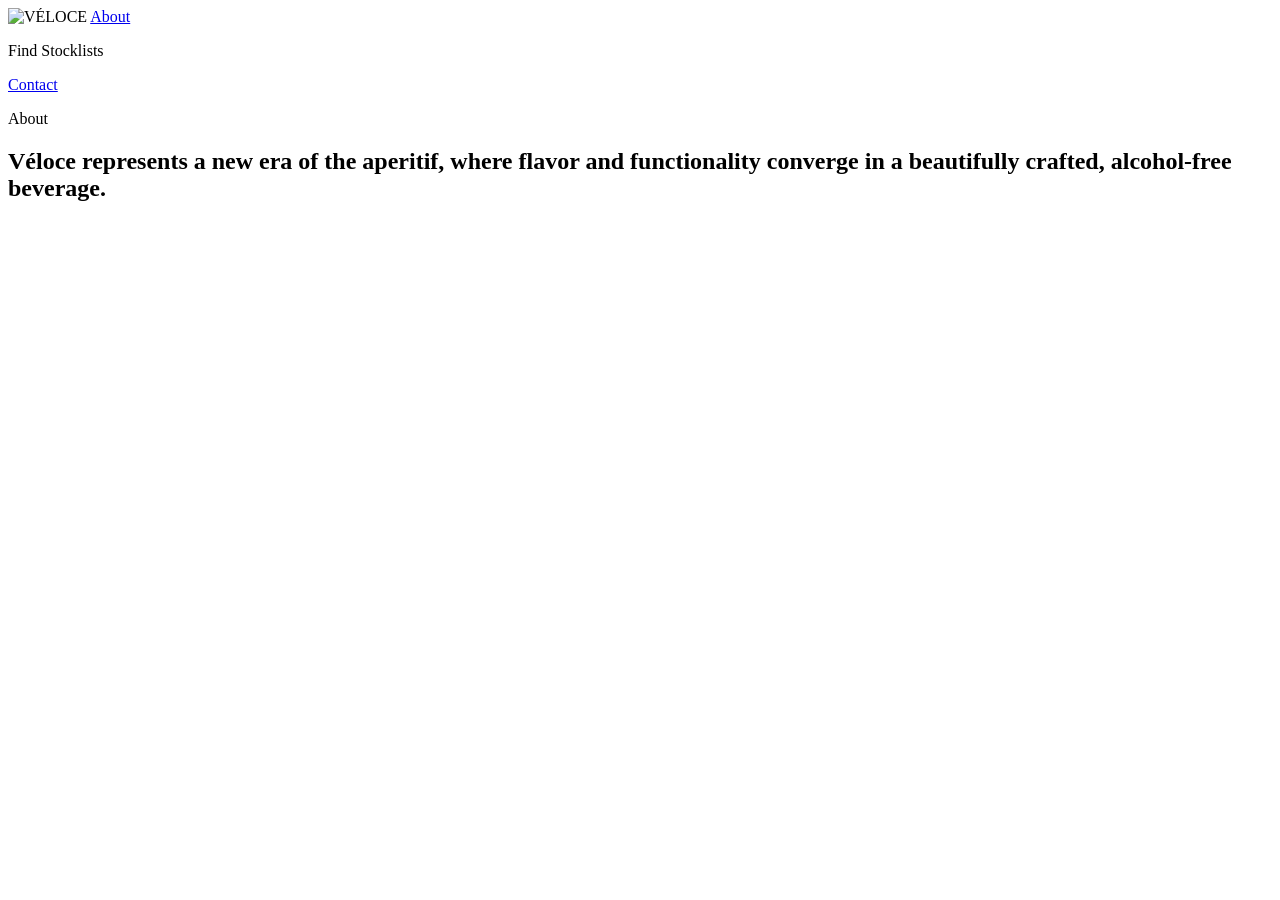
==== About/index.html @ dc56dd92 "Initial commit" ====
<!DOCTYPE html>
<html lang="en">
<head>
    <meta charset="UTF-8">
    <meta name="viewport" content="width=device-width, initial-scale=1.0">
    <title>About</title>
    <link rel='stylesheet' href="./CSS_global/global.css">
    <link rel='stylesheet' href='./About/style.css'>
    <script src='./script.js'></script>
</head>
<body>
    <nav>
        <img src='./Logo/Nav/Véloce-2.svg' alt='VÉLOCE'>
        <a href='./About/index.html'>About</a>
        <p>Find Stocklists</p>
        <a href='./Find_us/index.html'>Contact</a>
    </nav>
    <main>
        <div>
            <p>About</p>
            <h2>Véloce represents a new era of the aperitif, where flavor and functionality converge in a beautifully crafted, alcohol-free beverage.</h2>
        </div>
        <div>
    </main>
</body>
<footer></footer>
</html>
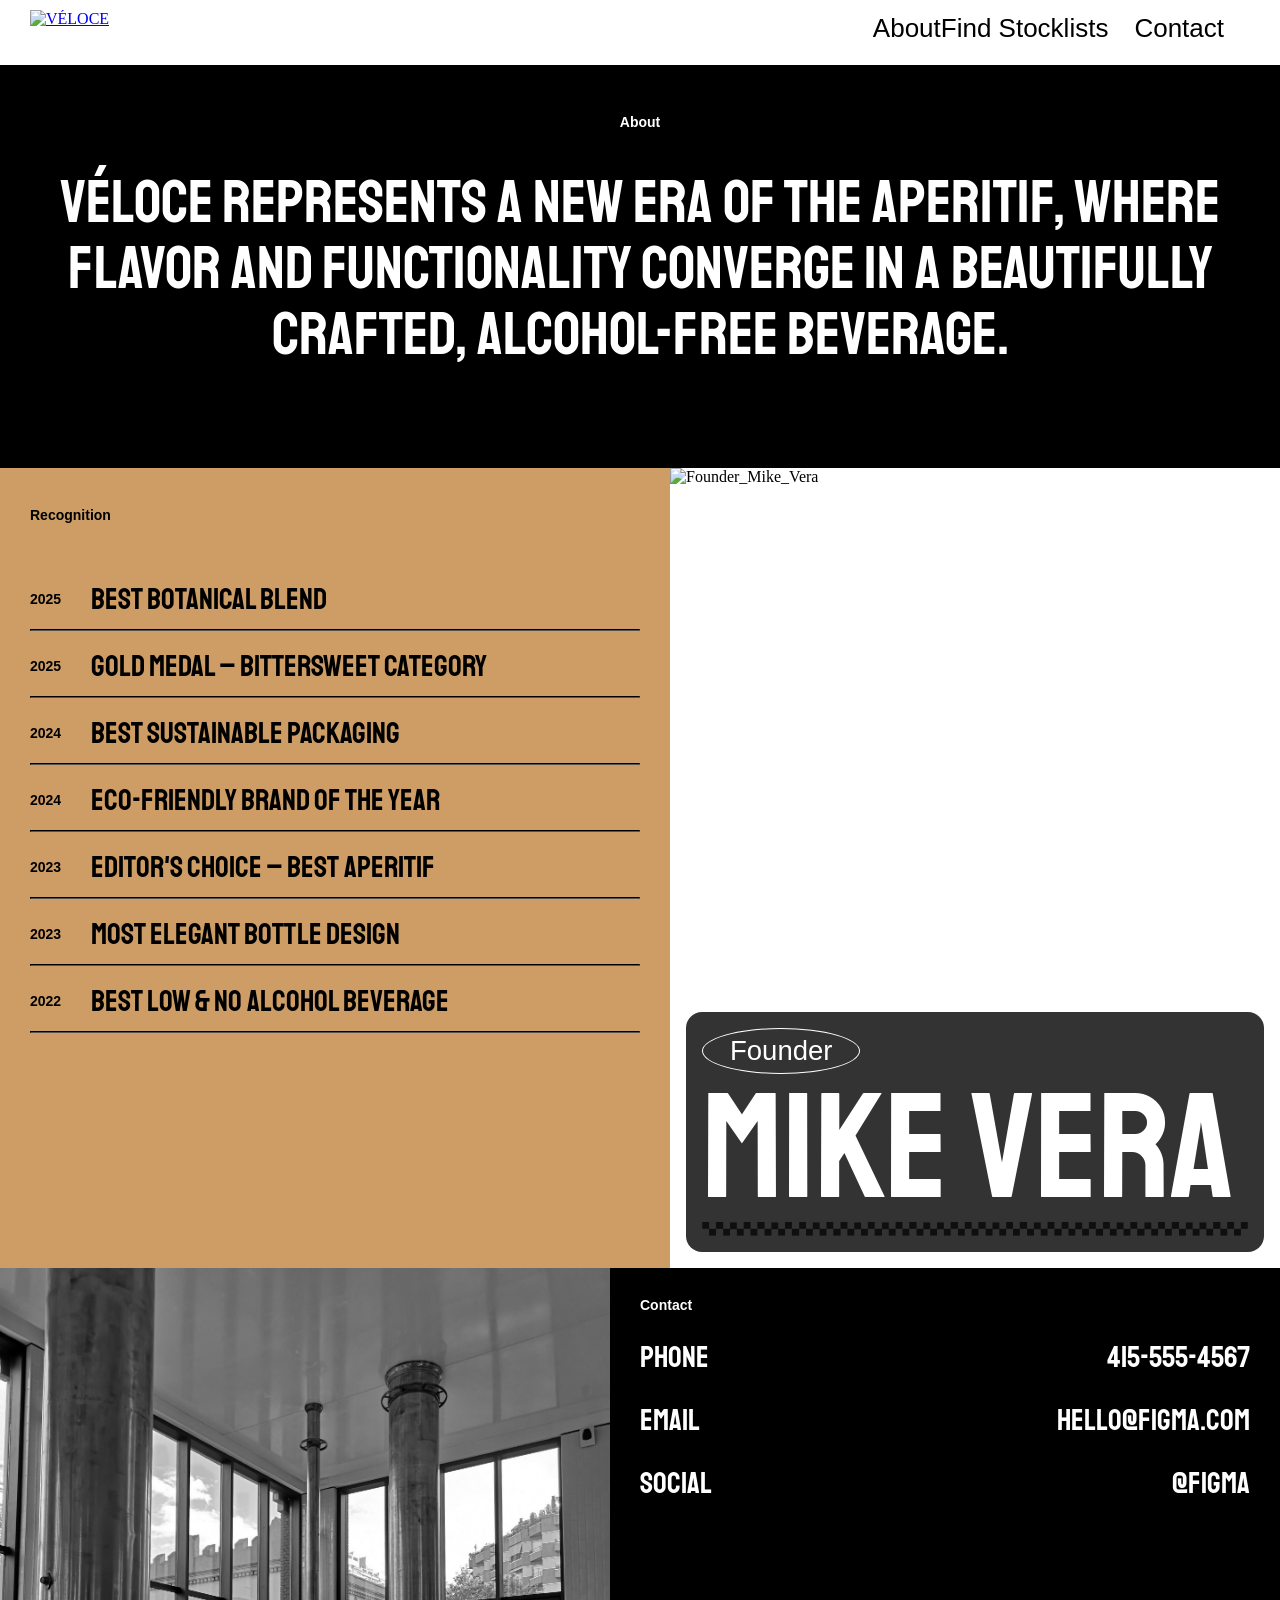
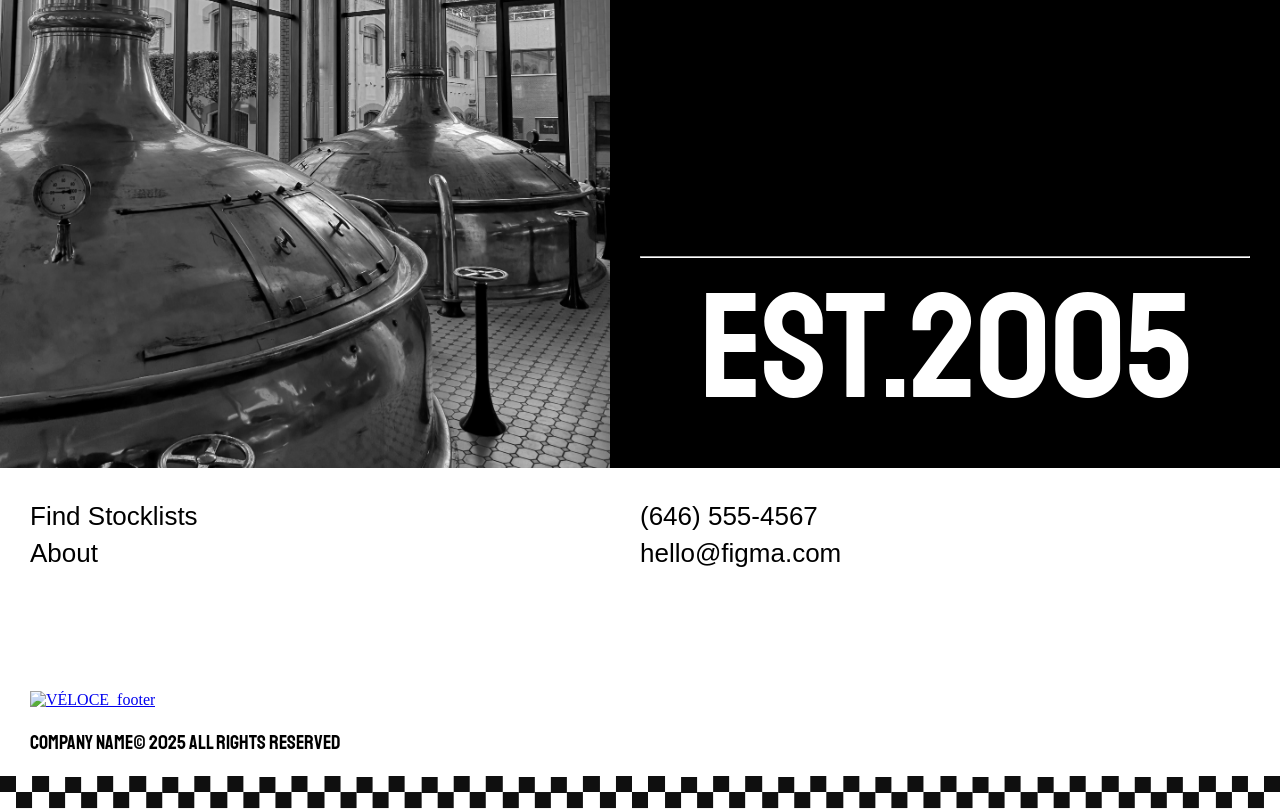
==== commit a6c88d7e: "Update homepage and about" ====
--- a/About/index.html
+++ b/About/index.html
@@ -4,24 +4,118 @@
     <meta charset="UTF-8">
     <meta name="viewport" content="width=device-width, initial-scale=1.0">
     <title>About</title>
-    <link rel='stylesheet' href="./CSS_global/global.css">
-    <link rel='stylesheet' href='./About/style.css'>
+    <link rel='stylesheet' href="../CSS_global/global.css">
+    <link rel='stylesheet' href='./style.css'>
     <script src='./script.js'></script>
+    <link rel="preconnect" href="https://fonts.googleapis.com">
+    <link rel="preconnect" href="https://fonts.gstatic.com" crossorigin>
+    <link href="https://fonts.googleapis.com/css2?family=Staatliches&display=swap" rel="stylesheet">
 </head>
 <body>
-    <nav>
-        <img src='./Logo/Nav/Véloce-2.svg' alt='VÉLOCE'>
-        <a href='./About/index.html'>About</a>
-        <p>Find Stocklists</p>
-        <a href='./Find_us/index.html'>Contact</a>
+    <nav class="nav_global">
+        <a href="../index.html">
+            <img src='./Logo/Nav/Véloce-2.svg' alt='VÉLOCE' class="logo_nav_global">
+        </a>
+        <div class="button_nav_global">
+            <a href='./index.html' class="link">About</a>
+            <a href='./Find_us/index.html' class="link">Find Stocklists</a>
+            <p class="link">Contact</p>
+        </div>
     </nav>
     <main>
-        <div>
-            <p>About</p>
+        <div id="about_quote">
+            <p class="caption">About</p>
             <h2>Véloce represents a new era of the aperitif, where flavor and functionality converge in a beautifully crafted, alcohol-free beverage.</h2>
         </div>
-        <div>
+        <div id='about_recognition'>
+            <div class='about_recognition_text'>
+                <p class='caption'>Recognition</p>
+                <div>
+                <div class="about_award">
+                    <span class='caption about_year_award'>2025</span>
+                    <h4>Best Botanical Blend</h4>
+                </div>
+                <hr>
+                <div class="about_award">
+                    <span class='caption about_year_award'>2025</span>
+                    <h4>Gold Medal – Bittersweet Category</h4>
+                </div>
+                <hr>
+                <div class="about_award">  
+                    <span class='caption about_year_award'>2024</span>
+                    <h4>Best Sustainable Packaging</h4>
+                </div>
+                <hr>
+                <div class="about_award">
+                    <span class='caption about_year_award'>2024</span>
+                    <h4>Eco-Friendly Brand of the Year</h4>
+                </div>    
+                <hr>
+                <div class="about_award">
+                    <span class='caption about_year_award'>2023</span>
+                    <h4>Editor's Choice – Best Aperitif</h4>
+                </div>
+                <hr>
+                <div class="about_award">
+                    <span class='caption about_year_award'>2023</span>
+                    <h4>Most Elegant Bottle Design</h4>
+                </div>    
+                <hr>
+                <div class="about_award">
+                    <span class='caption about_year_award'>2022</span>
+                    <h4>Best Low & No Alcohol Beverage</h4>
+                </div>
+                <hr>
+                </div>
+            </div>
+            <div class='about_founder'>
+                <img src="./Image/himal-rana-zKTiEhatbxo-unsplash.jpg" alt="Founder_Mike_Vera" class='Founder_Mike_Vera'>
+                <div class='about_text_box_founder'>
+                    <p class='caption_4'>Founder</p>
+                    <h1>Mike Vera</h1>
+                    <img src="./Image/Decorative border.svg" alt="Decorative_border" class="Decorative_border">
+                </div>
+            </div>
+        </div>
+        <div id="about_contact">
+            <img src='./Image/marco-montero-pisani-5qTxX7nicco-unsplash copy.jpg' alt='Large copper tanks are part of the historic Antigua Fábrica Estrella Damm in Barcelona.' class='about_img_contact'>
+            <div class="about_contact_text_box">
+                <div class="about_contact_content">
+                    <p class='caption'>Contact</p>
+                    <div class="about_contact_text_inline">
+                        <h4>Phone</h4>
+                        <h4>415-555-4567</h4>
+                    </div>
+                    <div class="about_contact_text_inline">
+                        <h4>Email</h4>
+                        <h4>hello@figma.com</h4>
+                    </div>
+                    <div class="about_contact_text_inline">
+                        <h4>Social</h4>
+                        <h4>@figma</h4>
+                    </div>
+                </div>
+                <div>
+                <hr style="border-color: var(--white); border: 0.5 solid;">
+                <h1>EST.2005</h1>
+                </div>
     </main>
 </body>
-<footer></footer>
+<footer>
+        <div class="box_font_footer">
+            <div class="box_font_left_footer">
+                <a href='./Find_us/index.html' class="link">Find Stocklists</a> <br>
+                <a href='./index.html' class="link">About</a>
+            </div>
+            <div class="box_font_right_footer">
+                <a href="tel:(646) 555-4567" class="link">(646) 555-4567 </a> <br>
+                <a href="mailto: hello@figma.com" class="link">hello@figma.com</a>
+            </div>
+        </div>
+        <a href="../index.html">
+            <img src="./Logo/Footer/Véloce.svg" alt='VÉLOCE_footer' id="logo_footer_desktop">
+        </a>
+        <p>company name© 2025 All Rights Reserved</p>
+        <img src='./Image/Decorative border black.svg' alt="Decorative_border" class='Decorative_border'>
+    </footer>
 </html>
--- a/CSS_global/global.css
+++ b/CSS_global/global.css
@@ -0,0 +1,211 @@
+:root {
+    --darkBrown: #613B0F;
+    --blackButton: #0F0F0F;
+    --white: #ffffff;
+    --lightBrown: #CD9D65;
+    --black: #000000;
+}
+body {
+    margin: 0px;
+    padding: 0px;
+}
+main {
+    margin: 0px;
+    padding: 0px;
+}
+h1 {
+    font-family: "Staatliches", sans-serif;
+    font-weight: 400;
+    font-size: 150px;
+    font-style: normal;
+    line-height: 80%;
+    letter-spacing: 1%;
+    padding: 0px;
+    margin: 0px;
+}
+h2 {
+    font-family: "Staatliches", sans-serif;
+    font-weight: 400;
+    font-size: 60px;
+    font-style: normal;
+    line-height: 110%;
+    letter-spacing: 0%;
+    padding: 0px;
+    margin: 0px;
+}
+h3 {
+    font-family: "Staatliches", sans-serif;
+    font-weight: 400;
+    font-size: 42px;
+    font-style: normal;
+    line-height: 110%;
+    letter-spacing: 1%;
+    padding: 0px;
+    margin: 0px;
+}
+h4 {
+    font-family: "Staatliches", sans-serif;
+    font-weight: 400;
+    font-size: 30px;
+    font-style: normal;
+    line-height: 130%;
+    letter-spacing: 1%;
+    padding: 0px;
+    margin: 0px;
+}
+p {
+    font-family: "Staatliches", sans-serif;
+    font-weight: 400;
+    font-size: 20px;
+    font-style: normal;
+    line-height: 139%;
+    letter-spacing: 1%;
+    padding: 0px;
+    margin: 0px;
+}
+.link {
+    font-family: "Jaro", sans-serif;
+    font-optical-sizing: auto;
+    font-weight: 400;
+    font-size: 26px;
+    font-style: normal;
+    line-height: 139%;
+    letter-spacing: -2%;
+    text-decoration: none;
+    color:black;
+    padding: 0px;
+    margin: 0px;
+}
+.caption {
+    font-family: "Geist", sans-serif;
+    font-optical-sizing: auto;
+    font-size: 14px;
+    font-weight: 700;
+    line-height: 110%;
+    letter-spacing: -5%;
+    padding: 0px;
+    margin: 0px;
+}
+.caption_2 {
+    font-family: "Staatliches", sans-serif;
+    font-weight: 400;
+    font-size: 28.8px;
+    font-style: normal;
+    line-height: 139%;
+    letter-spacing: 1%;
+    padding: 0px;
+    margin: 0px;
+}
+.caption_3 {
+    font-family: "Staatliches", sans-serif;
+    font-weight: 400;
+    font-size: 17.6px;
+    font-style: normal;
+    line-height: 139%;
+    letter-spacing: 1%;
+    padding: 0px;
+    margin: 0px;
+}
+.caption_4 {
+    font-family: "Geist", sans-serif;
+    font-optical-sizing: auto;
+    font-size: 27.5px;
+    font-style: medium;
+    line-height: 110%;
+    letter-spacing: -5%;
+    padding: 0px;
+    margin: 0px;
+}
+.nav_global {
+    height: 65px;
+    display: flex;
+    justify-content: space-between;
+    width: 100%;
+}
+.logo_nav_global{
+    padding: 10px 30px 10px 30px;
+    margin: 0px;
+}
+.button_nav_global {
+    display: flex;
+    padding: 10px 30px 10px 30px;
+    margin: 0px;
+}
+.button_nav_global p {
+    padding: 0px 26px 0px 26px;
+}
+hr {
+    margin: 0px;
+    padding: 0px;
+    border-color: var(--black);
+}
+.Decorative_border {
+    width: 100%;
+    margin: 0px;
+    padding: 0px;
+}
+.img_full_screen {
+    width: 100%;
+    object-fit: cover;
+}
+.img_font_homepage_product {
+    display: flex;
+    position: relative; 
+}
+.img_homepage_product {
+    object-fit: cover;
+    width: 100%;
+    aspect-ratio: 1 / 1 ;
+}
+div.img_font_homepage_product h3 {
+   color: var(--white);
+   position: absolute;
+   top: 30px;
+   left: 30px;
+}
+.box_font_homepage_product {
+   padding: 30px 60px 0px 0px;
+}
+.padding_bottom_homepage_product {
+    padding-bottom: 30px;
+}
+.light_brown_cocktail {
+    color: var(--darkBrown);
+}
+footer {
+    display: flex;
+    flex-direction: column;
+}
+.box_font_footer {
+    display: flex;
+    flex-direction: row;
+}
+.box_font_left_footer {
+    width: 50%;
+    padding: 30px 0px 120px 30px;
+}
+.box_font_right_footer {
+    width: 50%;
+    padding: 30px 30px 120px 0px;
+}
+#logo_footer_desktop{
+    width: 60%;
+    height: auto;
+}
+footer img, footer p {
+    padding-left: 30px;
+    padding-bottom: 20px;
+}
+.about_award {
+    padding: 16px 0px 10px 0px;
+    gap: 30px;
+    display: inline-flex;
+}
+.about_year_award {
+    align-items: center;
+    display: flex;
+}
+.about_contact_text_inline {
+    display: inline-flex;
+    justify-content: space-between;
+}
--- a/About/style.css
+++ b/About/style.css
@@ -0,0 +1,78 @@
+#about_quote {
+    background-color: var(--black);
+    color: var(--white);
+    display: flex;
+    flex-direction: column;
+    text-align: center;
+    padding: 50px 30px 100px 30px;
+    gap: 40px;
+}
+#about_recognition, #about_contact {
+    display: flex;
+    height: 800px;
+}
+.about_recognition_text {
+    padding: 40px 30px 40px 30px;
+    gap: 40px;
+    width: 50%;
+    background-color: var(--lightBrown);
+    display: flex;
+    flex-direction: column;
+}
+.about_founder {
+    display: flex;
+    flex-direction: column;
+    position: relative;
+    width: 50%;
+}
+.Founder_Mike_Vera {
+    object-fit: cover;
+    height: 800px;
+}
+.about_text_box_founder {
+    display: flex;
+    flex-direction: column;
+    gap: 14px;
+    padding: 16px;
+    background-color: rgb( 0 0 0 / 80%);
+    color: var(--white);
+    border-radius: 16px;
+    position: absolute;
+    bottom: 16px;
+    right: 16px;
+    left: 16px;
+}
+.about_text_box_founder p {
+    border: 1px solid var(--white);
+    border-radius: 100%;
+    padding: 7px 27px 7px 27px;
+    width: fit-content;
+}
+.about_text_box_founder img {
+    width: 100%;
+    margin: 0px;
+    padding: 0px;
+}
+.about_img_contact {
+    object-fit: cover;
+    height: 800px;
+    width: 50%;
+}
+.about_contact_text_box {
+    width: 50%;
+    padding: 30px;
+    display: flex;
+    flex-direction: column;
+    justify-content: space-between;
+    background-color: var(--black);
+    color: var(--white);
+}
+.about_contact_content {
+    display: flex;
+    flex-direction: column;
+    gap: 24px;
+}
+.about_contact_text_box h1 {
+    padding: 30px 0px 30px 0px;
+    text-align: center;
+}
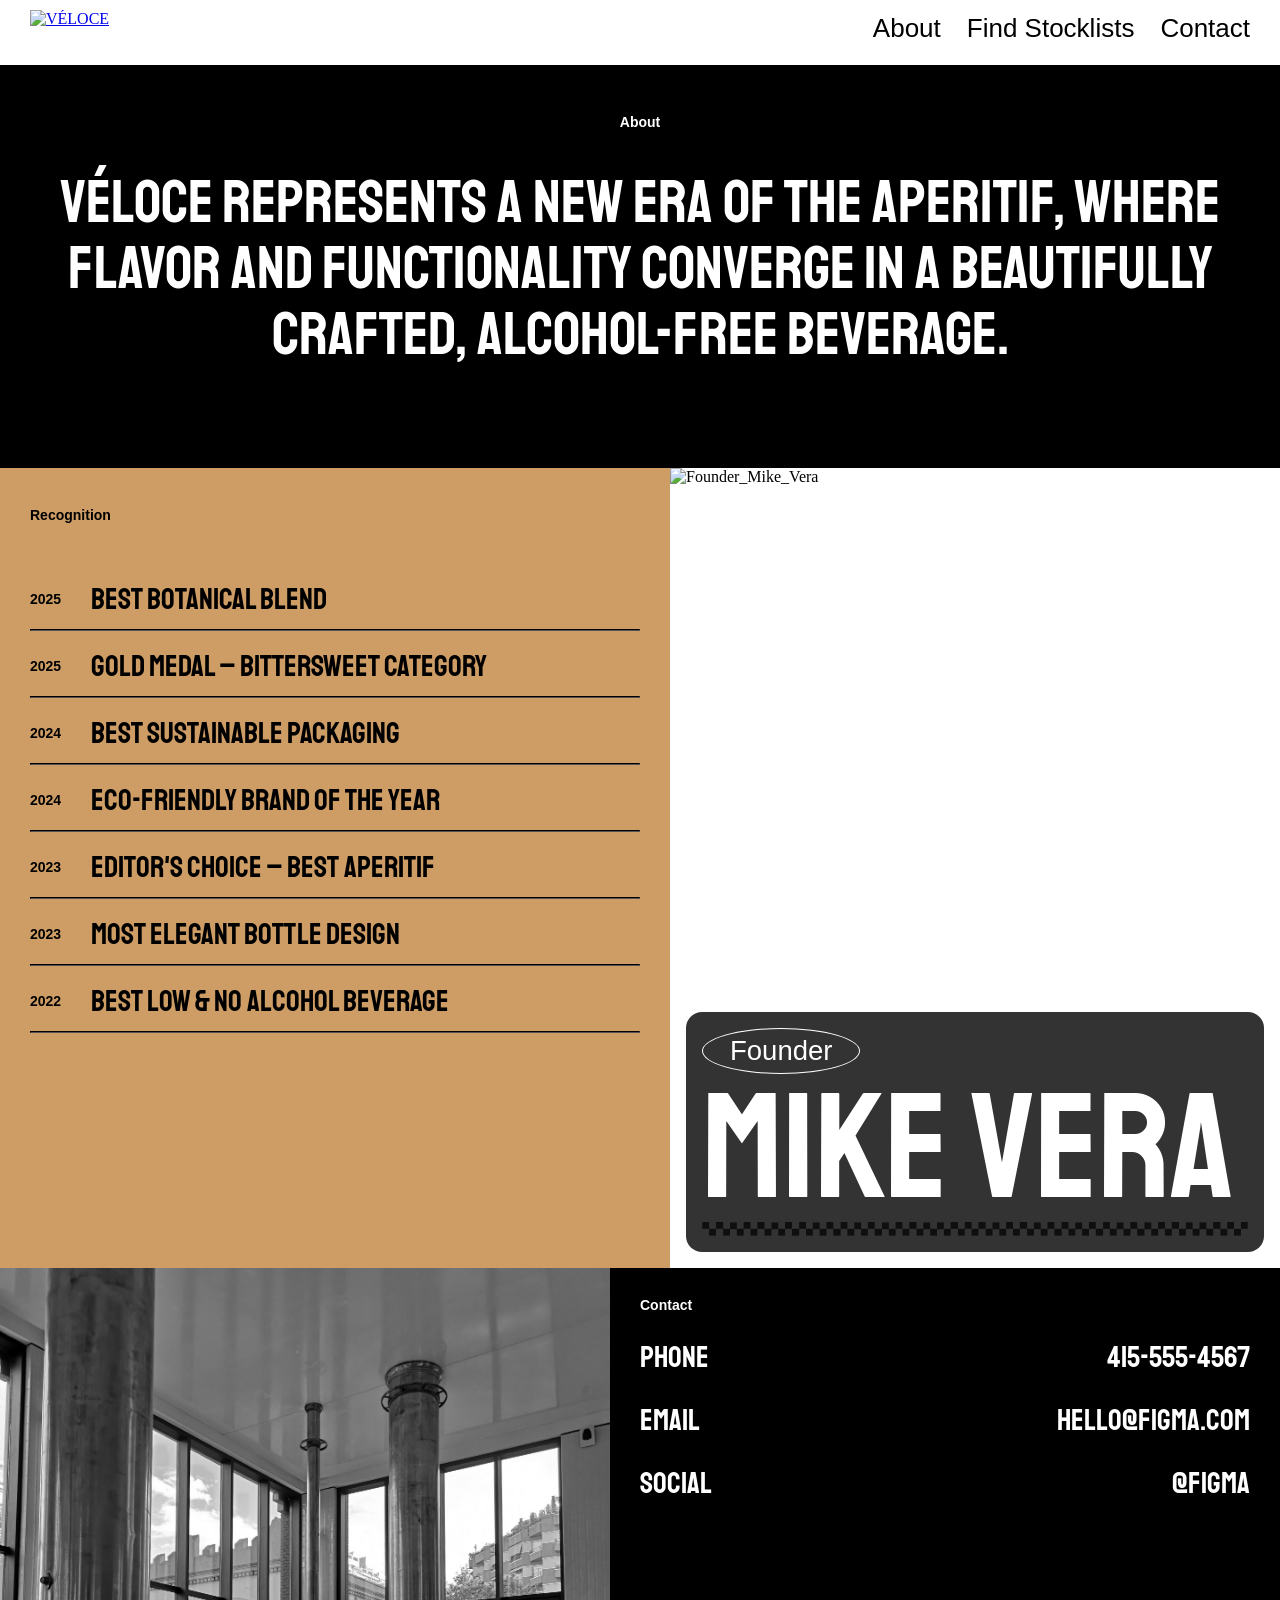
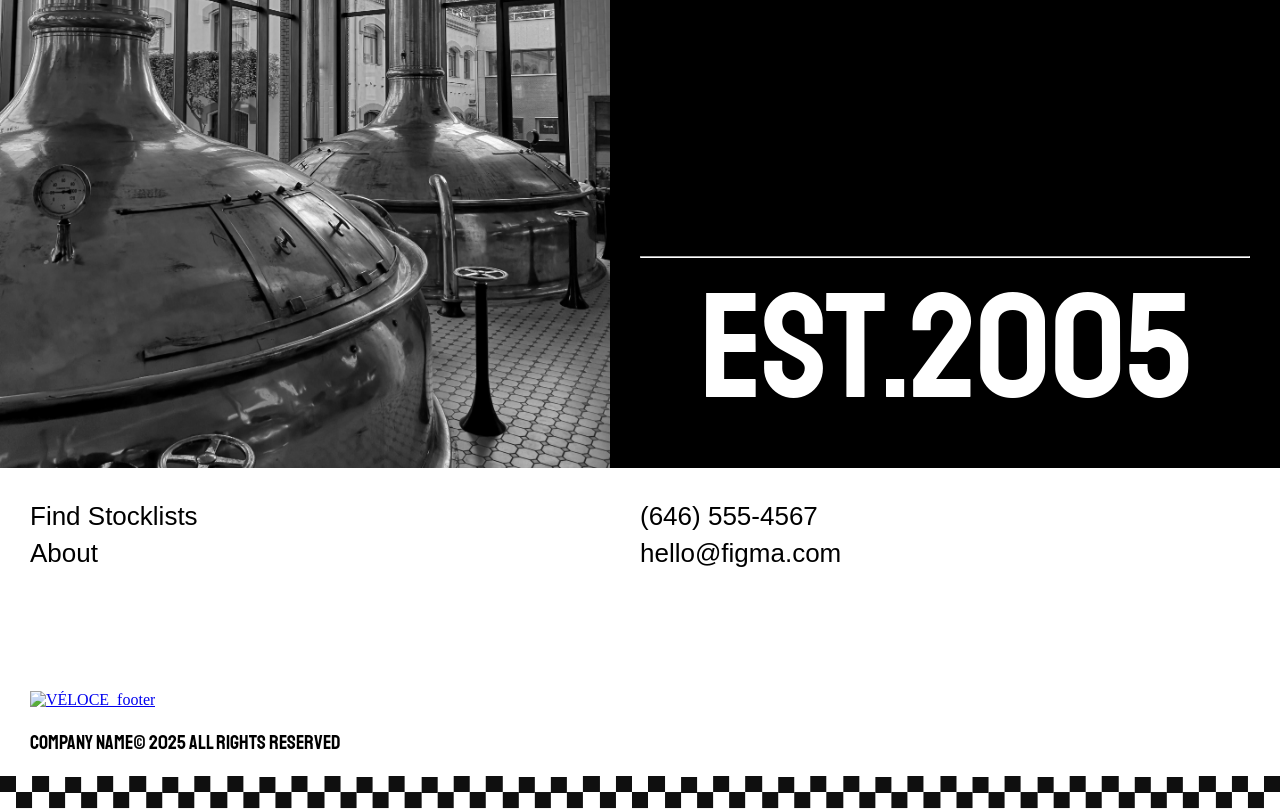
==== commit fa9f9b34: "Fix_bug_space_button_nav" ====
--- a/About/index.html
+++ b/About/index.html
@@ -18,7 +18,7 @@
         </a>
         <div class="button_nav_global">
             <a href='./index.html' class="link">About</a>
-            <a href='./Find_us/index.html' class="link">Find Stocklists</a>
+            <a href='./Find_us/index.html' class="link space_button_nav_global">Find Stocklists</a>
             <p class="link">Contact</p>
         </div>
     </nav>
--- a/CSS_global/global.css
+++ b/CSS_global/global.css
@@ -131,7 +131,7 @@
     padding: 10px 30px 10px 30px;
     margin: 0px;
 }
-.button_nav_global p {
+.space_button_nav_global {
     padding: 0px 26px 0px 26px;
 }
 hr {
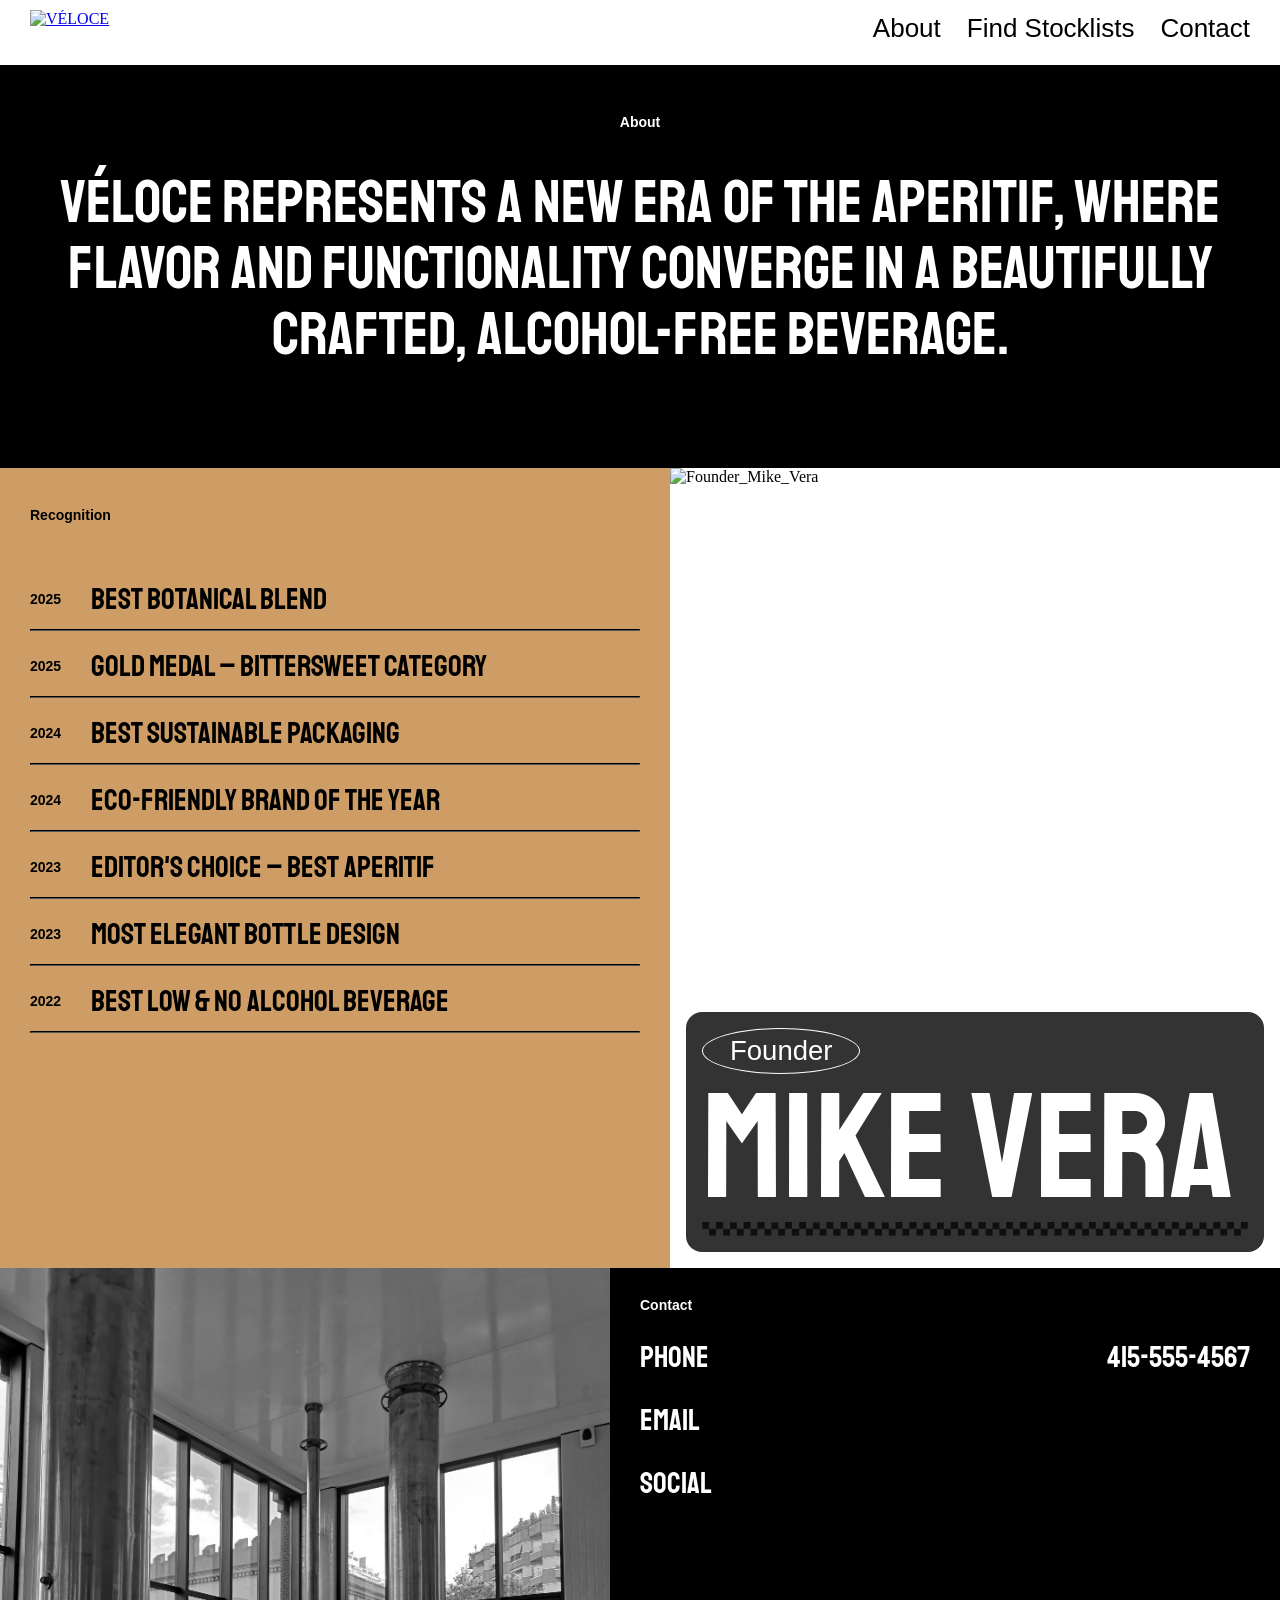
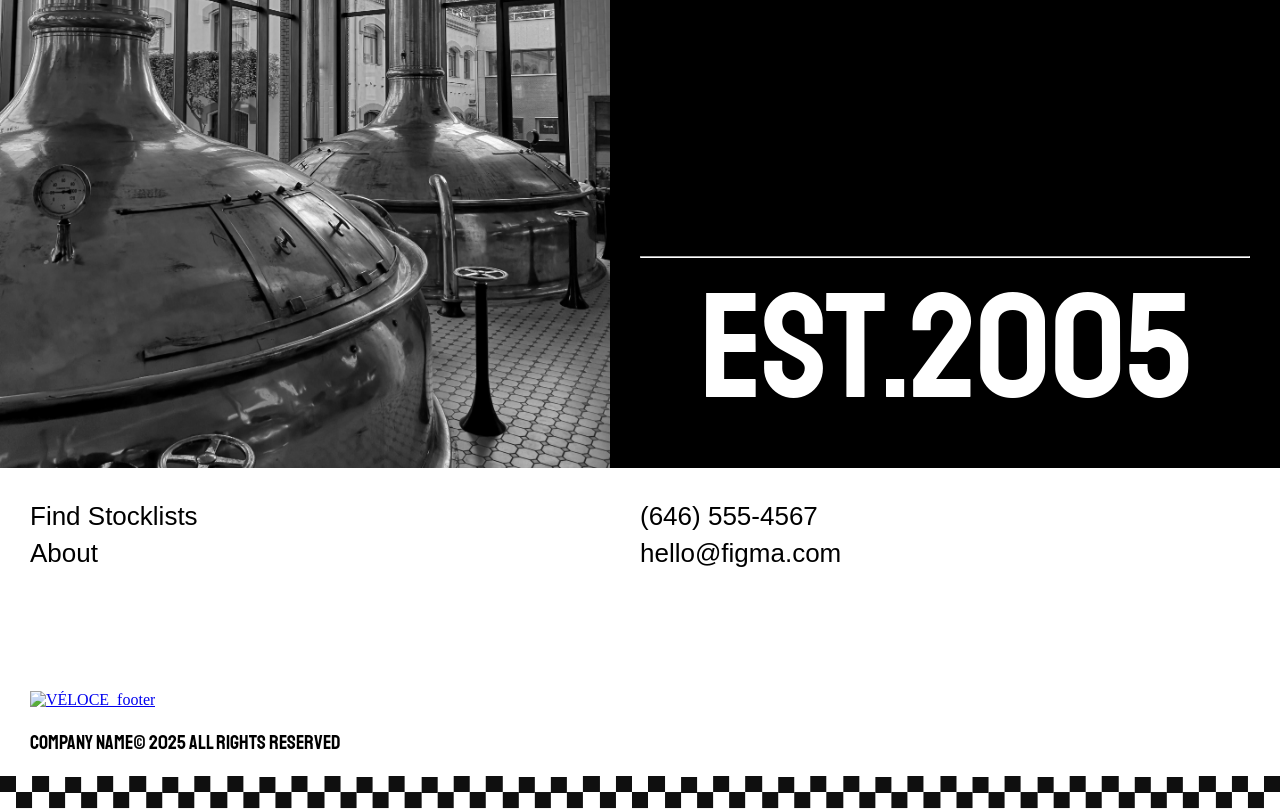
==== commit 8ba52966: "Update homeoage about find_us" ====
--- a/About/index.html
+++ b/About/index.html
@@ -18,7 +18,7 @@
         </a>
         <div class="button_nav_global">
             <a href='./index.html' class="link">About</a>
-            <a href='./Find_us/index.html' class="link space_button_nav_global">Find Stocklists</a>
+            <a href='../Find_us/index.html' class="link space_button_nav_global">Find Stocklists</a>
             <p class="link">Contact</p>
         </div>
     </nav>
@@ -88,11 +88,11 @@
                     </div>
                     <div class="about_contact_text_inline">
                         <h4>Email</h4>
-                        <h4>hello@figma.com</h4>
+                        <a href="mailto: hello@figma.com" class="link">hello@figma.com</a>
                     </div>
                     <div class="about_contact_text_inline">
                         <h4>Social</h4>
-                        <h4>@figma</h4>
+                        <a href="https://www.figma.com/sites/" class="link">@figma</a>
                     </div>
                 </div>
                 <div>
@@ -100,22 +100,22 @@
                 <h1>EST.2005</h1>
                 </div>
     </main>
-</body>
-<footer>
+    <footer>
         <div class="box_font_footer">
             <div class="box_font_left_footer">
-                <a href='./Find_us/index.html' class="link">Find Stocklists</a> <br>
+                <a href='../Find_us/index.html' class="link">Find Stocklists</a> <br>
                 <a href='./index.html' class="link">About</a>
             </div>
             <div class="box_font_right_footer">
-                <a href="tel:(646) 555-4567" class="link">(646) 555-4567 </a> <br>
+                <a href="tel:(646) 555-4567" class="link">(646) 555-4567</a> <br>
                 <a href="mailto: hello@figma.com" class="link">hello@figma.com</a>
             </div>
         </div>
-        <a href="../index.html">
+        <a href="./index.html">
             <img src="./Logo/Footer/Véloce.svg" alt='VÉLOCE_footer' id="logo_footer_desktop">
         </a>
         <p>company name© 2025 All Rights Reserved</p>
         <img src='./Image/Decorative border black.svg' alt="Decorative_border" class='Decorative_border'>
     </footer>
+</body>
 </html>
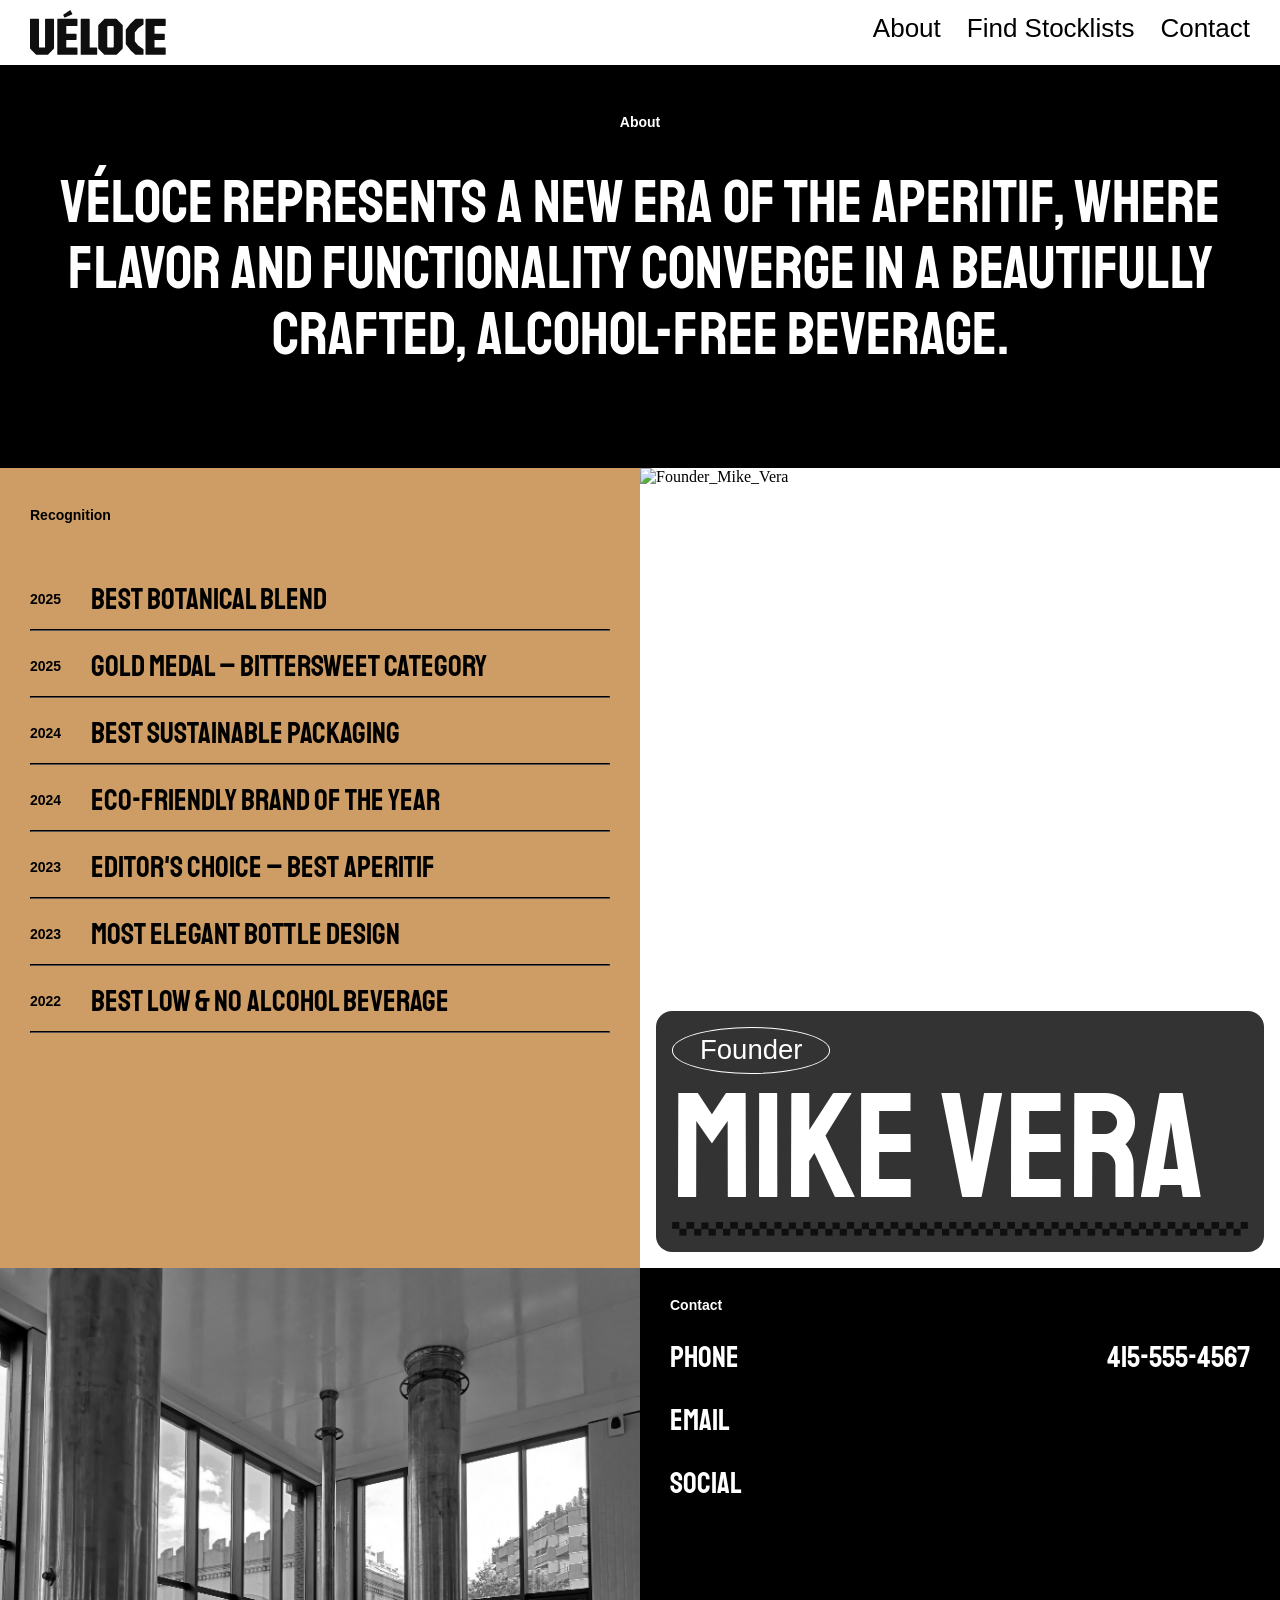
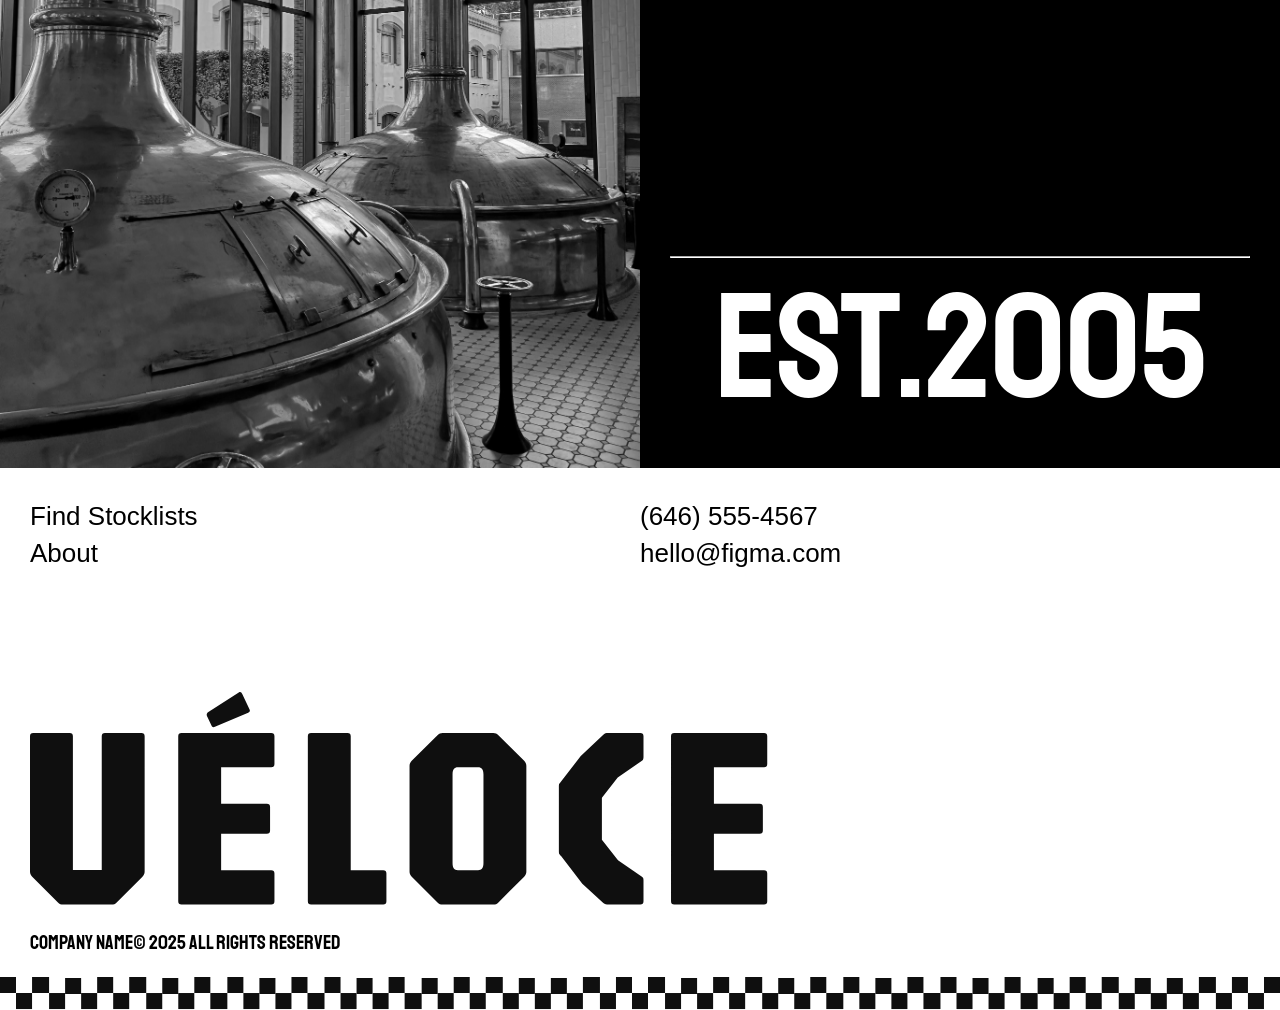
==== commit a07336f2: "fix the name of logo" ====
--- a/About/index.html
+++ b/About/index.html
@@ -14,7 +14,7 @@
 <body>
     <nav class="nav_global">
         <a href="../index.html">
-            <img src='./Logo/Nav/Véloce-2.svg' alt='VÉLOCE' class="logo_nav_global">
+            <img src='./Logo/Nav/logo_nav.svg' alt='VÉLOCE' class="logo_nav_global">
         </a>
         <div class="button_nav_global">
             <a href='./index.html' class="link">About</a>
@@ -112,7 +112,7 @@
             </div>
         </div>
         <a href="./index.html">
-            <img src="./Logo/Footer/Véloce.svg" alt='VÉLOCE_footer' id="logo_footer_desktop">
+            <img src="./Logo/Footer/logo_footer.svg" alt='VÉLOCE_footer' id="logo_footer_desktop">
         </a>
         <p>company name© 2025 All Rights Reserved</p>
         <img src='./Image/Decorative border black.svg' alt="Decorative_border" class='Decorative_border'>
--- a/CSS_global/global.css
+++ b/CSS_global/global.css
@@ -1,3 +1,6 @@
+* {
+    box-sizing: border-box;
+}
 :root {
     --darkBrown: #613B0F;
     --blackButton: #0F0F0F;
--- a/About/style.css
+++ b/About/style.css
@@ -1,3 +1,4 @@
+
 #about_quote {
     background-color: var(--black);
     color: var(--white);
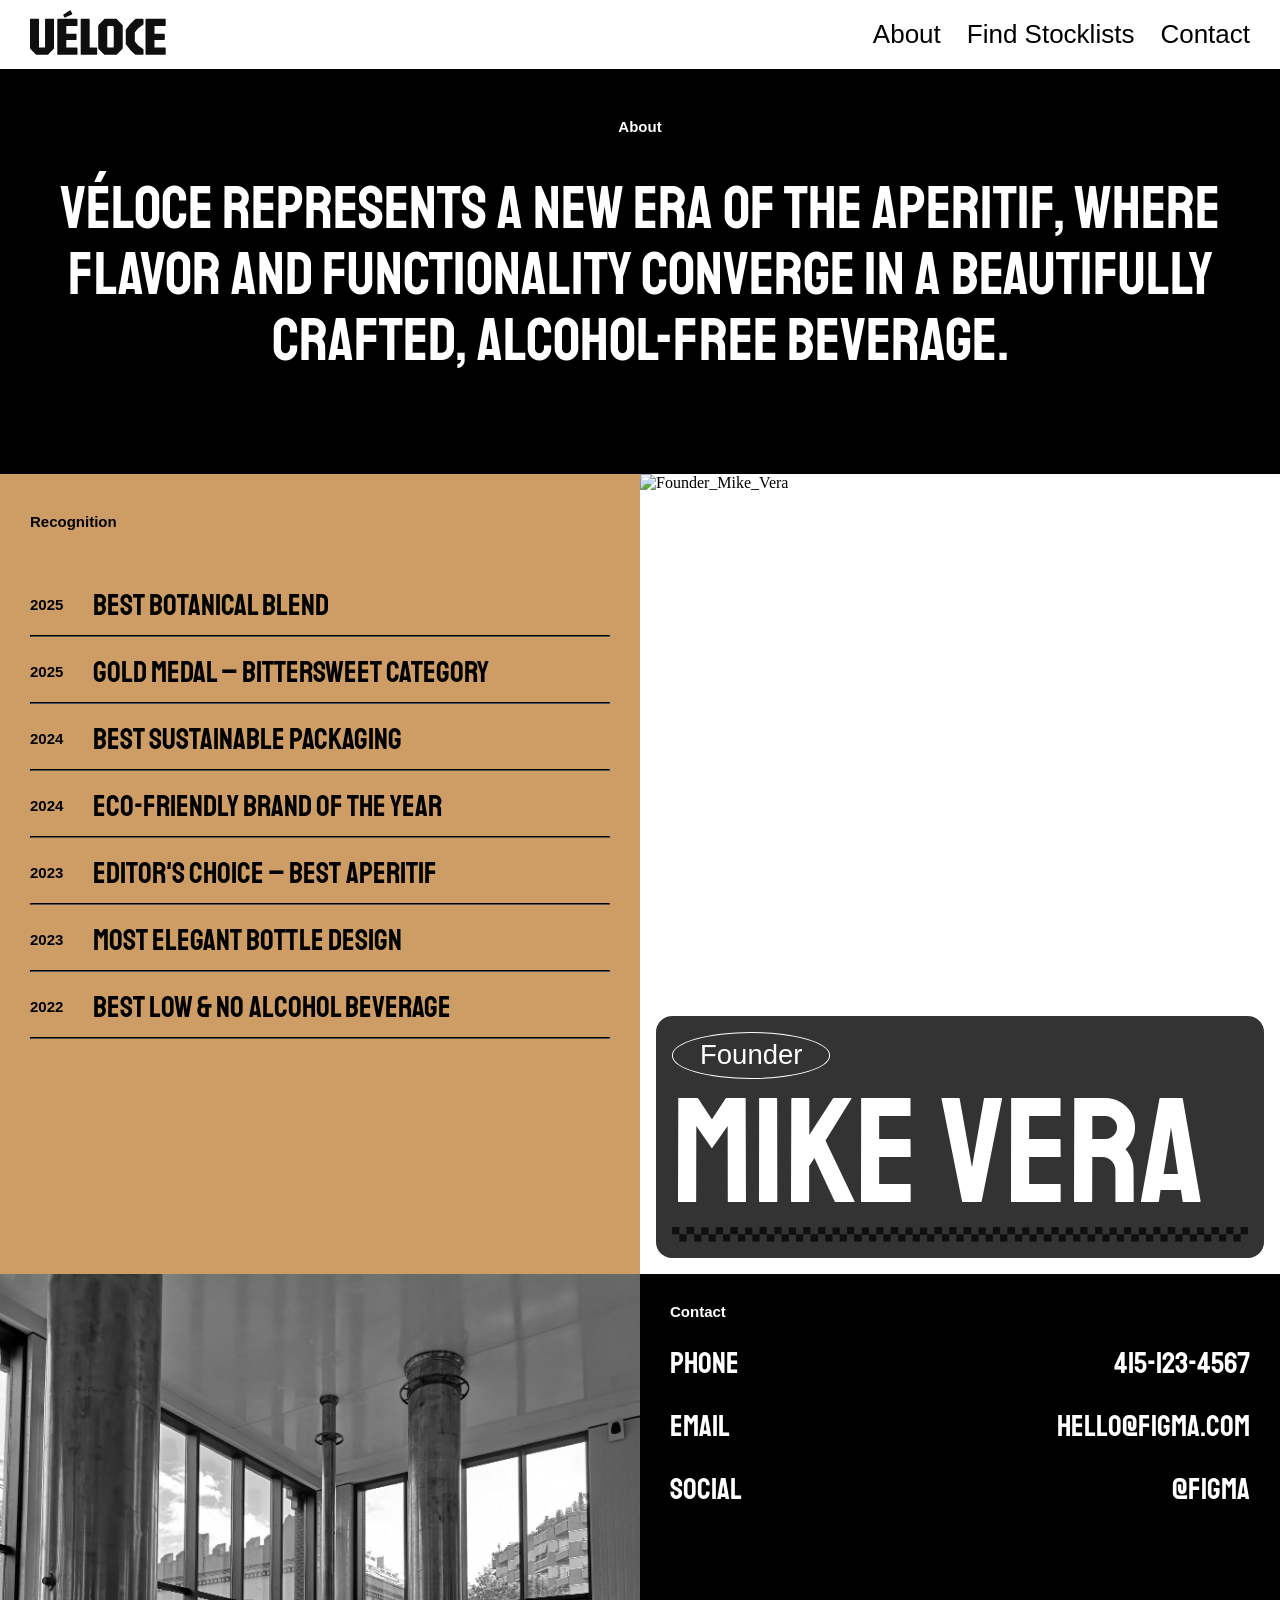
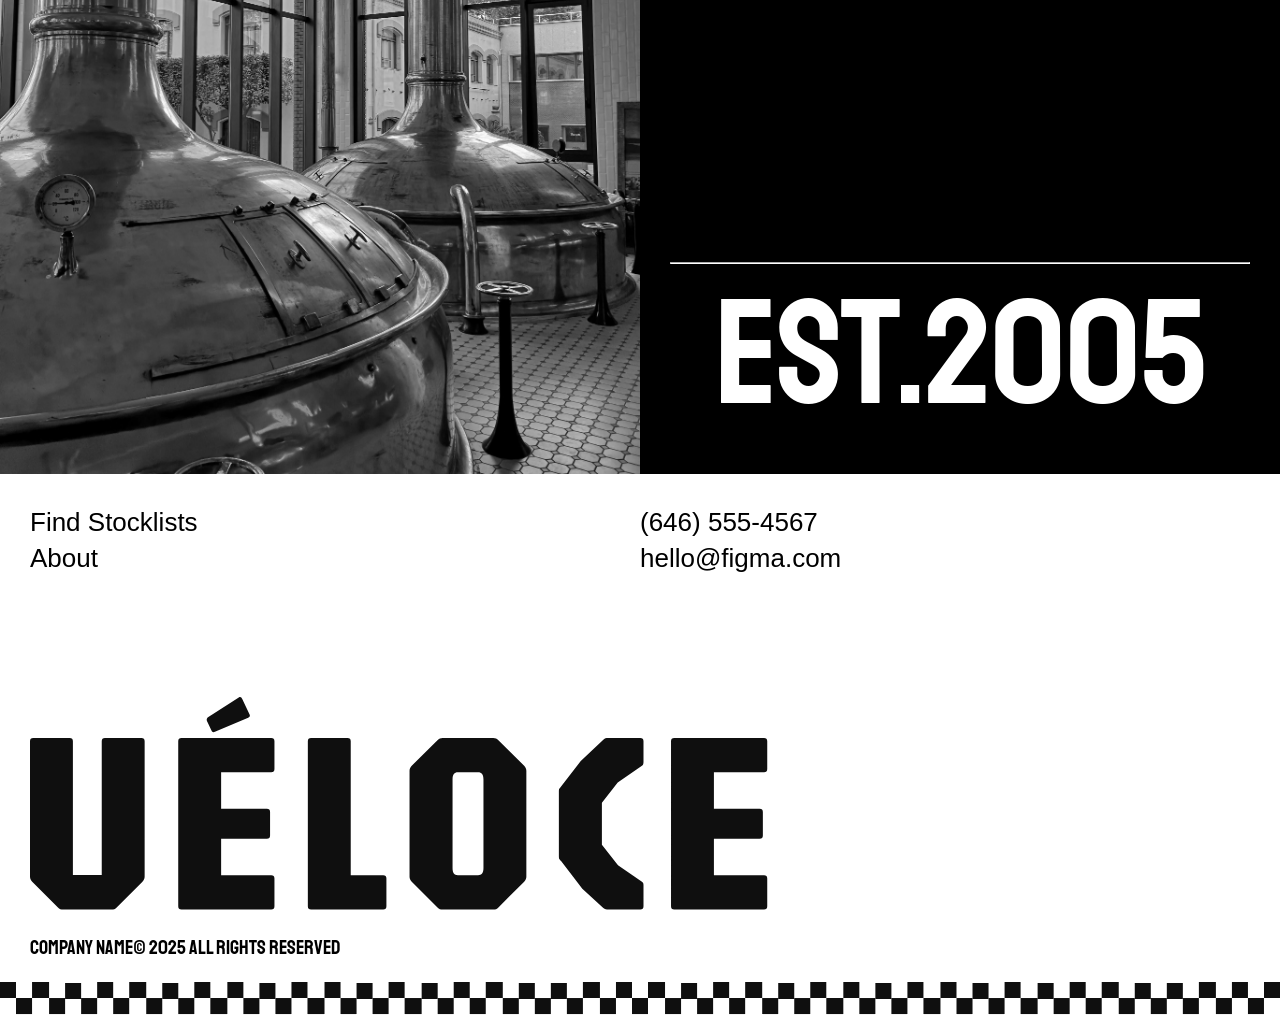
==== commit 313d8ca1: "Update responsive find_us page and about page" ====
--- a/About/index.html
+++ b/About/index.html
@@ -84,18 +84,24 @@
                     <p class='caption'>Contact</p>
                     <div class="about_contact_text_inline">
                         <h4>Phone</h4>
-                        <h4>415-555-4567</h4>
+                        <a href="tel: 415-123-4567">
+                            <h4>415-123-4567</h4>
+                        </a> 
                     </div>
                     <div class="about_contact_text_inline">
                         <h4>Email</h4>
-                        <a href="mailto: hello@figma.com" class="link">hello@figma.com</a>
+                        <a href="mailto: hello@figma.com">
+                            <h4>hello@figma.com</h4>
+                        </a>
                     </div>
                     <div class="about_contact_text_inline">
                         <h4>Social</h4>
-                        <a href="https://www.figma.com/sites/" class="link">@figma</a>
+                        <a href="https://www.figma.com/sites/">
+                            <h4>@figma</h4>
+                        </a>
                     </div>
                 </div>
-                <div>
+                <div class="about_contact_year">
                 <hr style="border-color: var(--white); border: 0.5 solid;">
                 <h1>EST.2005</h1>
                 </div>
--- a/CSS_global/global.css
+++ b/CSS_global/global.css
@@ -69,8 +69,8 @@
 .link {
     font-family: "Jaro", sans-serif;
     font-optical-sizing: auto;
-    font-weight: 400;
     font-size: 26px;
+    font-weight: 400;
     font-style: normal;
     line-height: 139%;
     letter-spacing: -2%;
@@ -82,7 +82,7 @@
 .caption {
     font-family: "Geist", sans-serif;
     font-optical-sizing: auto;
-    font-size: 14px;
+    font-size: 15px;
     font-weight: 700;
     line-height: 110%;
     letter-spacing: -5%;
@@ -120,10 +120,14 @@
     margin: 0px;
 }
 .nav_global {
-    height: 65px;
+    height: fit-content;
     display: flex;
     justify-content: space-between;
     width: 100%;
+    align-items: center;
+}
+.nav_global a {
+   height: fit-content;
 }
 .logo_nav_global{
     padding: 10px 30px 10px 30px;
@@ -133,6 +137,7 @@
     display: flex;
     padding: 10px 30px 10px 30px;
     margin: 0px;
+    height: fit-content;
 }
 .space_button_nav_global {
     padding: 0px 26px 0px 26px;
--- a/About/style.css
+++ b/About/style.css
@@ -1,4 +1,4 @@
-
+@media screen and (min-width: 1280px) {
 #about_quote {
     background-color: var(--black);
     color: var(--white);
@@ -76,4 +76,296 @@
 .about_contact_text_box h1 {
     padding: 30px 0px 30px 0px;
     text-align: center;
+}
+.about_contact_text_inline a {
+    color: var(--white);
+    text-decoration: none;
+}
+}
+@media screen and (min-width: 800px) and (max-width: 1279px) {
+.link {
+    font-size: 24px;
+}
+.caption {
+    font-size: 14px;
+}
+h2 {
+    font-size: 50px;
+}
+h4 {
+    font-size: 24px;
+}
+h1 {
+    font-size: 130px;
+}
+#about_quote {
+    background-color: var(--black);
+    color: var(--white);
+    display: flex;
+    flex-direction: column;
+    text-align: center;
+    padding: 50px 30px 100px 30px;
+    gap: 40px;
+}
+#about_recognition {
+    display: flex;
+    flex-direction: column-reverse;
+}
+.about_recognition_text {
+    padding: 40px 30px 40px 30px;
+    gap: 40px;
+    width: 100%;
+    background-color: var(--lightBrown);
+    display: flex;
+    flex-direction: column;
+    height: 640px;
+}
+.about_founder {
+    display: flex;
+    flex-direction: column;
+    position: relative;
+    width: 100%;
+    height: 640px;
+}
+.Founder_Mike_Vera {
+    object-fit: cover;
+    height: 640px;
+}
+.about_text_box_founder {
+    display: flex;
+    flex-direction: column;
+    gap: 14px;
+    padding: 16px;
+    background-color: rgb( 0 0 0 / 80%);
+    color: var(--white);
+    border-radius: 16px;
+    position: absolute;
+    bottom: 16px;
+    right: 16px;
+    left: 16px;
+    text-align: center;
+    align-items: center;
+}
+.about_text_box_founder p {
+    border: 1px solid var(--white);
+    border-radius: 100%;
+    padding: 7px 27px 7px 27px;
+    width: fit-content;
+}
+.about_text_box_founder img {
+    width: 100%;
+    margin: 0px;
+    padding: 0px;
+}
+#about_contact { 
+    display: flex;
+    flex-direction: column;
+}
+.about_img_contact {
+    object-fit: cover;
+    height: 640px;
+    width: 100%;
+}
+.about_contact_text_box {
+    width: 100%;
+    padding: 30px;
+    display: flex;
+    flex-direction: column;
+    justify-content: space-between;
+    background-color: var(--black);
+    color: var(--white);
+    height: 800px;
+}
+.about_contact_content {
+    display: flex;
+    flex-direction: column;
+    gap: 24px;
+}
+.about_contact_text_box h1 {
+    padding: 30px 0px 30px 0px;
+    text-align: left;
+}
+.about_contact_text_inline a {
+    color: var(--white);
+    text-decoration: none;
+}
+.about_contact_year {
+    width: fit-content;
+}
+footer {
+    display: flex;
+    flex-direction: column;
+    text-align: center;
+}
+.box_font_footer {
+    display: flex;
+    flex-direction: column;
+    padding: 30px;
+}
+.box_font_left_footer, .box_font_right_footer {
+    margin: 0px;
+    width: 100%;
+    text-align: center;
+    padding-bottom: 50px;
+    padding-right: 0px;
+    padding-top: 0px;
+    padding-left: 0px;
+}
+footer img, footer p {
+    padding-bottom: 20px;
+    padding-left: 0px;
+}
+}
+@media screen and (max-width: 799px){
+.caption {
+    font-size: 13px;
+}
+.link {
+    font-size: 16px;
+}
+h2 {
+    font-size: 40px;
+}
+h4 {
+    font-size: 22px;
+}
+h1 {
+    font-size: 100px;
+}
+.nav_global {
+    padding: 20px 30px 20px 30px;
+}
+.logo_nav_global{
+    margin: 0px;
+    padding: 0px;
+}
+.button_nav_global {
+    display: flex;
+    flex-direction: column;
+    gap: 10px;
+    padding: 0px;
+    text-align: right;
+}
+.space_button_nav_global {
+    padding: 0px;
+}
+#about_quote {
+    background-color: var(--black);
+    color: var(--white);
+    display: flex;
+    flex-direction: column;
+    text-align: center;
+    padding: 50px 30px 100px 30px;
+    gap: 40px;
+}
+#about_recognition {
+    display: flex;
+    flex-direction: column-reverse;
+}
+.about_recognition_text {
+    padding: 40px 30px 40px 30px;
+    gap: 40px;
+    width: 100%;
+    background-color: var(--lightBrown);
+    display: flex;
+    flex-direction: column;
+    height: 737px;
+    height: fit-content;
+}
+.about_award {
+    padding: 16px 0px 10px 0px;
+    gap: 30px;
+    display: inline-block;
+}
+.about_founder {
+    display: flex;
+    flex-direction: column;
+    position: relative;
+    width: 100%;
+}
+.Founder_Mike_Vera {
+    object-fit: cover;
+    height: 640px;
+}
+.about_text_box_founder {
+    display: flex;
+    flex-direction: column;
+    gap: 14px;
+    padding: 16px;
+    background-color: rgb( 0 0 0 / 80%);
+    color: var(--white);
+    border-radius: 16px;
+    position: absolute;
+    bottom: 16px;
+    right: 16px;
+    left: 16px;
+    text-align: center;
+    align-items: center;
+}
+.about_text_box_founder p {
+    border: 1px solid var(--white);
+    border-radius: 100%;
+    padding: 7px 27px 7px 27px;
+    width: fit-content;
+}
+.about_text_box_founder img {
+    width: 100%;
+    margin: 0px;
+    padding: 0px;
+}
+#about_contact { 
+    display: flex;
+    flex-direction: column;
+}
+.about_img_contact {
+    object-fit: cover;
+    height: 640px;
+    width: 100%;
+}
+.about_contact_text_box {
+    width: 100%;
+    padding: 30px;
+    display: flex;
+    flex-direction: column;
+    justify-content: space-between;
+    background-color: var(--black);
+    color: var(--white);
+    height: 642px;
+}
+.about_contact_content {
+    display: flex;
+    flex-direction: column;
+    gap: 24px;
+}
+.about_contact_text_box h1 {
+    padding: 30px 0px 30px 0px;
+    text-align: left;
+}
+.about_contact_text_inline a {
+    color: var(--white);
+    text-decoration: none;
+}
+footer {
+    display: flex;
+    flex-direction: column;
+    text-align: center;
+}
+.box_font_footer {
+    display: flex;
+    flex-direction: column;
+    padding: 30px;
+}
+.box_font_left_footer, .box_font_right_footer {
+    margin: 0px;
+    width: 100%;
+    text-align: center;
+    padding-bottom: 50px;
+    padding-right: 0px;
+    padding-top: 0px;
+    padding-left: 0px;
+}
+footer img, footer p {
+    padding-bottom: 20px;
+    padding-left: 0px;
+}
 }
